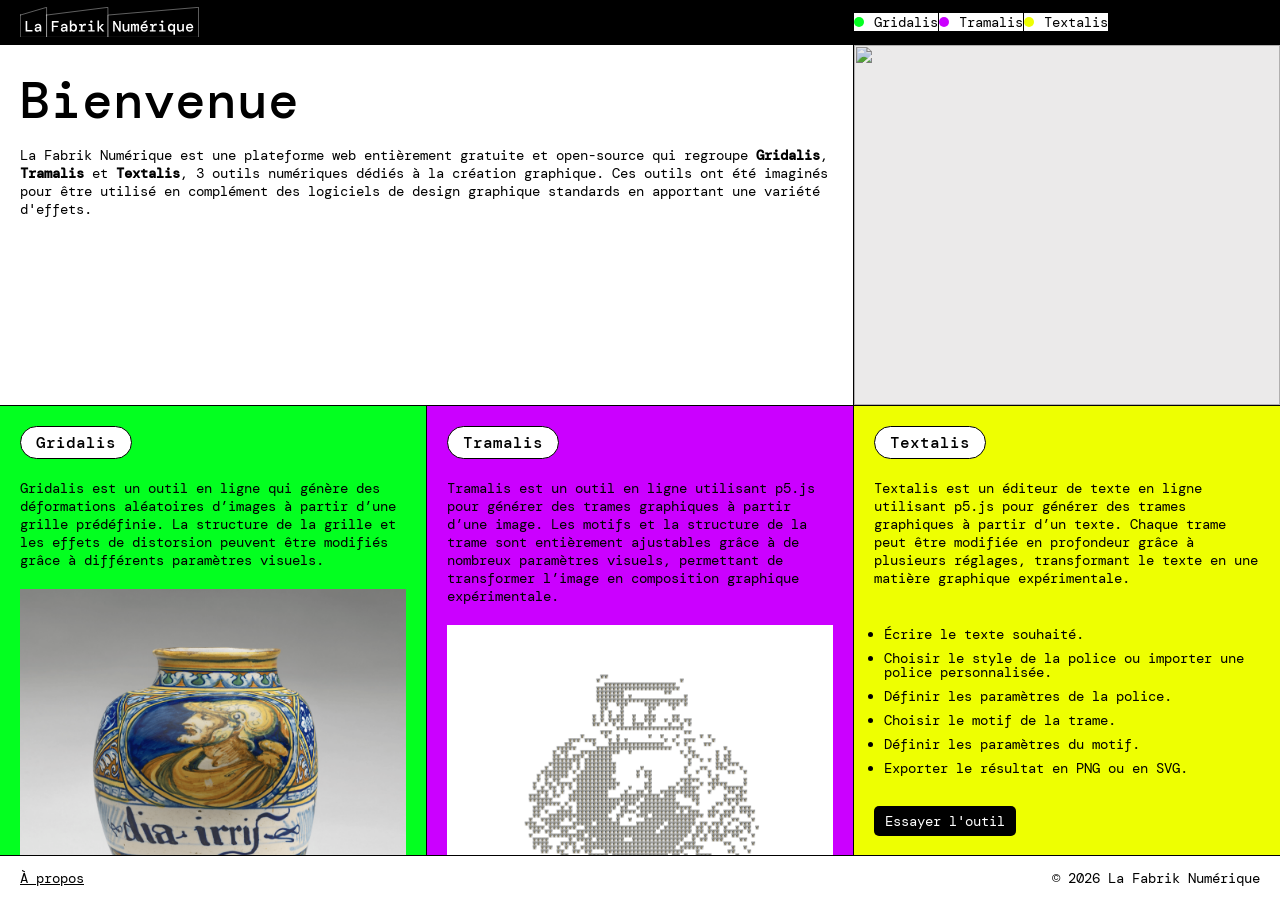
==== index.html @ 3b39503d "Add files via upload" ====
<!DOCTYPE html>
<html lang="fr">
<head>
  <meta charset="UTF-8" />
  <meta name="viewport" content="width=device-width, initial-scale=1.0"/>
  <title>La Fabrik Numérique</title>
  <link rel="icon" type="image/x-icon" href="img/Favicon-La-Fabrik-Numerique.svg">

  <link rel="stylesheet" href="reset.css">
    <link rel="stylesheet" href="styles.css">
    <link rel="preconnect" href="https://fonts.googleapis.com">
    <link rel="preconnect" href="https://fonts.gstatic.com" crossorigin>
    <link href="https://fonts.googleapis.com/css2?family=DM+Mono:ital,wght@0,300;0,400;0,500;1,300;1,400;1,500&display=swap" rel="stylesheet">

  <style>
    html, body {
      padding: 0;
      overflow: visible;
      width: 100%;
      height: 100%;
      background: white;
    }


    span {
        display: block;
        font-size: 14px;
    }

    

    a {
      text-decoration: none;
    }

    /* h3::before {
        content: '';
        display: inline-block;
        width: clamp(5px, 10px, 20px);
        height: clamp(5px, 10px, 20px);
        border-radius: 20px;
        border: 5px solid var(--black);
        background-color: transparent;
    } */

    #box1 {
        background-color: var(--green);
        border-top: 1px solid black;
    }

    #box2 {
        background-color: var(--purple);
        border: 1px solid black;
        border-bottom: none;
    }

    #box3 {
        background-color: var(--yellow);
        border-top: 1px solid black;
    }

    .box {
      /* width: 500px; */
      display: flex;
      flex-direction: column;
      gap: 20px;
      /* height: 100%; */
      overflow: scroll;
      /* position: absolute; */
      /* cursor: grab; */
      /* user-select: none; */
      z-index: 5;
      padding: 20px;
      /* box-shadow: 10px 5px 5px var(--green); */
      /* border-radius: 10px; */
      /* box-shadow: 0 10px 25px rgba(0,0,0,0.15); */
        

    }

    .img-container {
        width: 100%;
        display: flex;
        flex-direction: column;
        gap: 10px;
    }

    .img-container img {
    /* flex: 1; */  
    /* width: 0; */
    /* object-fit: cover; */
    } 

    /* .box:active   {
      cursor: grabbing;
      background-color: var(--dark-grey);
    } */

    #box-container {
        position: absolute;
        bottom: 5%;
        display: flex;
        flex-direction: row;
        /* gap: 20px; */
        width: 100%;
        height: 50vh;
    }


    #box-container > div {
    flex: 1;        /* 👉 même largeur */
    width: 0;       /* évite que le contenu casse l'équilibre */
    object-fit: cover; /* optionnel : évite déformation */
    }

    #homepage-informations {
        display: flex;
        flex-direction: row;
        /* gap: 20px;
        padding: 30px; */
        background-color: var(--white);
        height: 40vh;
    }

    #left-part {
        /* width: 50%; */
        flex: 2; 
    }

    #right-part {
        /* width: 30%; */
        flex: 1; 
        background-color: var(--grey);
        overflow: hidden;
        border-left: 1px solid black;
    }

     #right-part img {
        width: 100%;
        height: 100%;
        object-fit: cover;
        mix-blend-mode: multiply;
    }


  </style>
</head>

<body>

<header>
  <a href="index.html" class="logo">
    <svg viewBox="0 0 1970 339" version="1.1" xmlns="http://www.w3.org/2000/svg" xmlns:xlink="http://www.w3.org/1999/xlink" xml:space="preserve" xmlns:serif="http://www.serif.com/" style="fill-rule:evenodd;clip-rule:evenodd;stroke-linecap:round;stroke-miterlimit:1.5;">
          <g transform="matrix(1,0,0,1,-107.804105,-1451.975869)">
              <g transform="matrix(1,0,0,1,-780.661745,104.195165)">
                  <g transform="matrix(1,0,0,1,47.599738,0)">
                      <g transform="matrix(1.39383,0,0,0.135647,244.991637,1331.526086)">
                          <path d="M471.983,2109.515L471.983,1249.438L484.658,1249.438L484.658,1992.791L525.912,1992.791L525.912,2109.515L471.983,2109.515Z" style="fill:white;fill-rule:nonzero;"/>
                      </g>
                      <g transform="matrix(1.39383,0,0,0.135647,244.991637,1331.526086)">
                          <path d="M564.534,2124.26C559.831,2124.26 555.885,2115.864 552.696,2099.072C549.508,2082.28 547.116,2059.754 545.522,2031.494C543.928,2003.234 543.13,1972.313 543.13,1938.729C543.13,1878.933 545.263,1832.243 549.528,1798.659C553.792,1765.075 559.831,1748.283 567.643,1748.283L582.949,1748.283L582.949,1734.767C582.949,1643.026 578.803,1597.155 570.513,1597.155C567.085,1597.155 564.195,1604.732 561.844,1619.885C559.492,1635.039 557.918,1659.408 557.121,1692.992L544.446,1692.992C545.083,1629.101 547.774,1578.52 552.517,1541.25C557.26,1503.98 563.259,1485.345 570.513,1485.345C579.282,1485.345 585.659,1507.461 589.645,1551.694C593.631,1595.926 595.624,1656.951 595.624,1734.767L595.624,2109.515L584.862,2109.515L583.786,2019.822L582.949,2019.822C581.195,2048.491 579.003,2073.064 576.372,2093.543C573.741,2114.021 569.795,2124.26 564.534,2124.26ZM566.926,2014.907C572.107,2014.907 575.993,1998.729 578.584,1966.374C581.175,1934.019 582.59,1892.858 582.829,1842.891L568.958,1842.891C564.415,1842.891 561.206,1850.468 559.333,1865.622C557.459,1880.776 556.523,1901.868 556.523,1928.899C556.523,1955.93 557.459,1977.022 559.333,1992.176C561.206,2007.33 563.737,2014.907 566.926,2014.907Z" style="fill:white;fill-rule:nonzero;"/>
                      </g>
                  </g>
              </g>
              <g transform="matrix(1,0,0,1,-413.625984,104.195165)">
                  <g transform="matrix(1.39383,0,0,0.135647,-86.268862,1331.526086)">
                      <path d="M687.576,2109.515L687.576,1249.438L741.265,1249.438L741.265,1371.077L700.251,1371.077L700.251,1634.015L734.689,1634.015L734.689,1748.283L700.251,1748.283L700.251,2109.515L687.576,2109.515Z" style="fill:white;fill-rule:nonzero;"/>
                  </g>
                  <g transform="matrix(1.39383,0,0,0.135647,-86.268862,1331.526086)">
                      <path d="M779.768,2124.26C775.065,2124.26 771.119,2115.864 767.931,2099.072C764.742,2082.28 762.35,2059.754 760.756,2031.494C759.162,2003.234 758.365,1972.313 758.365,1938.729C758.365,1878.933 760.497,1832.243 764.762,1798.659C769.027,1765.075 775.065,1748.283 782.877,1748.283L798.183,1748.283L798.183,1734.767C798.183,1643.026 794.038,1597.155 785.747,1597.155C782.319,1597.155 779.43,1604.732 777.078,1619.885C774.726,1635.039 773.152,1659.408 772.355,1692.992L759.68,1692.992C760.318,1629.101 763.008,1578.52 767.751,1541.25C772.494,1503.98 778.493,1485.345 785.747,1485.345C794.516,1485.345 800.893,1507.461 804.879,1551.694C808.865,1595.926 810.858,1656.951 810.858,1734.767L810.858,2109.515L800.096,2109.515L799.02,2019.822L798.183,2019.822C796.429,2048.491 794.237,2073.064 791.606,2093.543C788.976,2114.021 785.03,2124.26 779.768,2124.26ZM782.16,2014.907C787.341,2014.907 791.228,1998.729 793.818,1966.374C796.409,1934.019 797.824,1892.858 798.063,1842.891L784.193,1842.891C779.649,1842.891 776.44,1850.468 774.567,1865.622C772.694,1880.776 771.757,1901.868 771.757,1928.899C771.757,1955.93 772.694,1977.022 774.567,1992.176C776.44,2007.33 778.971,2014.907 782.16,2014.907Z" style="fill:white;fill-rule:nonzero;"/>
                  </g>
                  <g transform="matrix(1.39383,0,0,0.135647,-86.268862,1331.526086)">
                      <path d="M860.123,2124.26C855.738,2124.26 852.051,2115.044 849.062,2096.614C846.073,2078.184 843.781,2052.586 842.186,2019.822L841.469,2019.822L840.393,2109.515L829.511,2109.515L829.511,1224.864L842.186,1224.864L842.186,1578.725C843.621,1554.151 845.893,1532.444 849.002,1513.604C852.111,1494.765 855.818,1485.345 860.123,1485.345C865.065,1485.345 869.489,1497.427 873.395,1521.591C877.301,1545.755 880.39,1581.592 882.662,1629.101C884.934,1676.61 886.07,1735.177 886.07,1804.802C886.07,1874.428 884.934,1932.995 882.662,1980.504C880.39,2028.013 877.301,2063.849 873.395,2088.013C869.489,2112.178 865.065,2124.26 860.123,2124.26ZM857.492,2000.163C862.036,2000.163 865.802,1983.985 868.792,1951.63C871.781,1919.274 873.276,1870.741 873.276,1806.031C873.276,1740.501 871.781,1691.354 868.792,1658.589C865.802,1625.824 862.036,1609.442 857.492,1609.442C852.948,1609.442 849.181,1625.619 846.192,1657.975C843.203,1690.33 841.708,1739.272 841.708,1804.802C841.708,1869.513 843.203,1918.251 846.192,1951.015C849.181,1983.78 852.948,2000.163 857.492,2000.163Z" style="fill:white;fill-rule:nonzero;"/>
                  </g>
                  <g transform="matrix(1.39383,0,0,0.135647,-86.268862,1331.526086)">
                      <path d="M901.974,2109.515L901.974,1996.477L916.442,1996.477L916.442,1653.674C916.442,1626.643 915.167,1613.128 912.616,1613.128L903.169,1613.128L903.169,1500.089L917.399,1500.089C920.667,1500.089 923.338,1509.714 925.41,1528.963C927.483,1548.212 928.519,1575.039 928.519,1609.442L928.519,1624.186L929.117,1624.186C929.994,1578.315 931.887,1543.707 934.797,1520.362C937.707,1497.017 941.951,1485.345 947.532,1485.345L956.739,1485.345L956.739,1622.957L943.825,1622.957C939.121,1622.957 935.494,1639.749 932.943,1673.333C930.393,1706.917 929.117,1747.054 929.117,1793.744L929.117,1996.477L947.532,1996.477L947.532,2109.515L901.974,2109.515Z" style="fill:white;fill-rule:nonzero;"/>
                  </g>
                  <g transform="matrix(1.39383,0,0,0.135647,-86.268862,1331.526086)">
                      <path d="M999.188,1406.709C996.398,1406.709 994.066,1397.494 992.193,1379.064C990.319,1360.634 989.383,1337.903 989.383,1310.872C989.383,1283.841 990.319,1261.315 992.193,1243.294C994.066,1225.274 996.398,1216.263 999.188,1216.263C1002.058,1216.263 1004.429,1225.274 1006.302,1243.294C1008.176,1261.315 1009.112,1283.841 1009.112,1310.872C1009.112,1337.903 1008.176,1360.634 1006.302,1379.064C1004.429,1397.494 1002.058,1406.709 999.188,1406.709ZM975.392,2109.515L975.392,1996.477L994.046,1996.477L994.046,1653.674C994.046,1626.643 992.771,1613.128 990.22,1613.128L977.066,1613.128L977.066,1500.089L992.492,1500.089C997.434,1500.089 1001.041,1511.761 1003.313,1535.106C1005.585,1558.451 1006.721,1595.517 1006.721,1646.302L1006.721,1996.477L1025.375,1996.477L1025.375,2109.515L975.392,2109.515Z" style="fill:white;fill-rule:nonzero;"/>
                  </g>
                  <g transform="matrix(1.39383,0,0,0.135647,-86.268862,1331.526086)">
                      <path d="M1047.974,2109.515L1047.974,1224.864L1060.649,1224.864L1060.649,1755.655L1083.368,1500.089L1099.272,1500.089L1074.52,1770.399L1074.52,1780.229L1102.5,2109.515L1087.075,2109.515L1060.649,1796.201L1060.649,2109.515L1047.974,2109.515Z" style="fill:white;fill-rule:nonzero;"/>
                  </g>
              </g>
              <g transform="matrix(1,0,0,1,-135.558071,104.195165)">
                  <g transform="matrix(1.39383,0,0,0.135647,-383.894846,1331.526086)">
                      <path d="M1185.844,2109.515L1185.844,1249.438L1198.279,1249.438L1233.315,1879.752L1233.315,1249.438L1245.392,1249.438L1245.392,2109.515L1232.956,2109.515L1197.921,1479.201L1197.921,2109.515L1185.844,2109.515Z" style="fill:white;fill-rule:nonzero;"/>
                  </g>
                  <g transform="matrix(1.39383,0,0,0.135647,-383.894846,1331.526086)">
                      <path d="M1282.101,2124.26C1274.927,2124.26 1269.486,2101.529 1265.779,2056.068C1262.072,2010.606 1260.219,1944.462 1260.219,1857.636L1260.219,1500.089L1272.894,1500.089L1272.894,1841.663C1272.894,1891.629 1273.95,1930.742 1276.063,1959.002C1278.175,1987.261 1281.424,2001.391 1285.808,2001.391C1290.192,2001.391 1293.859,1986.238 1296.809,1955.93C1299.758,1925.623 1301.233,1881.8 1301.233,1824.461L1301.233,1500.089L1313.908,1500.089L1313.908,2109.515L1302.907,2109.515L1301.831,2018.593L1301.233,2018.593C1299.639,2048.081 1297.168,2073.064 1293.82,2093.543C1290.471,2114.021 1286.565,2124.26 1282.101,2124.26Z" style="fill:white;fill-rule:nonzero;"/>
                  </g>
                  <g transform="matrix(1.39383,0,0,0.135647,-383.894846,1331.526086)">
                      <path d="M1326.224,2109.515L1326.224,1500.089L1336.747,1500.089L1337.823,1571.353L1338.421,1571.353C1339.457,1545.96 1341.052,1525.277 1343.204,1509.304C1345.356,1493.331 1347.907,1485.345 1350.857,1485.345C1353.726,1485.345 1356.237,1492.717 1358.39,1507.461C1360.542,1522.205 1362.136,1543.502 1363.173,1571.353L1363.651,1571.353C1364.687,1546.779 1366.322,1526.301 1368.554,1509.918C1370.786,1493.536 1373.536,1485.345 1376.804,1485.345C1381.189,1485.345 1384.517,1500.089 1386.789,1529.577C1389.061,1559.066 1390.197,1600.431 1390.197,1653.674L1390.197,2109.515L1378,2109.515L1378,1679.477C1378,1654.903 1377.502,1635.449 1376.505,1621.114C1375.509,1606.78 1373.935,1599.612 1371.782,1599.612C1369.63,1599.612 1367.856,1608.213 1366.461,1625.415C1365.066,1642.616 1364.369,1666.78 1364.369,1697.907L1364.369,2109.515L1352.052,2109.515L1352.052,1679.477C1352.052,1654.903 1351.574,1635.449 1350.617,1621.114C1349.661,1606.78 1348.106,1599.612 1345.954,1599.612C1343.802,1599.612 1342.008,1608.213 1340.573,1625.415C1339.138,1642.616 1338.421,1666.78 1338.421,1697.907L1338.421,2109.515L1326.224,2109.515Z" style="fill:white;fill-rule:nonzero;"/>
                  </g>
                  <g transform="matrix(1.39383,0,0,0.135647,-383.894846,1331.526086)">
                      <path d="M1431.569,2124.26C1425.83,2124.26 1420.768,2110.949 1416.383,2084.327C1411.999,2057.706 1408.571,2020.641 1406.1,1973.132C1403.629,1925.623 1402.393,1870.332 1402.393,1807.26C1402.393,1743.368 1403.609,1687.258 1406.04,1638.93C1408.472,1590.602 1411.899,1552.922 1416.324,1525.891C1420.748,1498.86 1425.87,1485.345 1431.689,1485.345C1437.429,1485.345 1442.371,1498.656 1446.516,1525.277C1450.662,1551.898 1453.87,1587.325 1456.142,1631.558C1458.414,1675.791 1459.55,1724.528 1459.55,1777.771L1459.55,1804.188C1459.55,1813.608 1459.51,1824.052 1459.43,1835.519L1414.829,1835.519C1415.228,1892.039 1417.021,1934.838 1420.21,1963.917C1423.399,1992.995 1427.145,2007.535 1431.45,2007.535C1435.197,2007.535 1438.166,1999.548 1440.358,1983.575C1442.55,1967.603 1444.165,1945.691 1445.201,1917.841L1457.995,1917.841C1456.561,1975.999 1453.571,2024.941 1449.027,2064.668C1444.484,2104.396 1438.664,2124.26 1431.569,2124.26ZM1431.569,1598.384C1427.663,1598.384 1424.196,1610.466 1421.166,1634.63C1418.137,1658.794 1416.184,1692.583 1415.307,1735.996L1446.875,1735.996C1446.556,1695.04 1445.002,1661.865 1442.212,1636.473C1439.422,1611.08 1435.874,1598.384 1431.569,1598.384ZM1424.395,1453.399L1424.395,1342.818L1450.462,1203.977L1450.462,1325.616L1424.395,1453.399Z" style="fill:white;fill-rule:nonzero;"/>
                  </g>
                  <g transform="matrix(1.39383,0,0,0.135647,-383.894846,1331.526086)">
                      <path d="M1475.932,2109.515L1475.932,1996.477L1490.4,1996.477L1490.4,1653.674C1490.4,1626.643 1489.125,1613.128 1486.574,1613.128L1477.127,1613.128L1477.127,1500.089L1491.357,1500.089C1494.625,1500.089 1497.296,1509.714 1499.368,1528.963C1501.441,1548.212 1502.477,1575.039 1502.477,1609.442L1502.477,1624.186L1503.075,1624.186C1503.952,1578.315 1505.845,1543.707 1508.755,1520.362C1511.665,1497.017 1515.909,1485.345 1521.49,1485.345L1530.697,1485.345L1530.697,1622.957L1517.783,1622.957C1513.079,1622.957 1509.452,1639.749 1506.901,1673.333C1504.351,1706.917 1503.075,1747.054 1503.075,1793.744L1503.075,1996.477L1521.49,1996.477L1521.49,2109.515L1475.932,2109.515Z" style="fill:white;fill-rule:nonzero;"/>
                  </g>
                  <g transform="matrix(1.39383,0,0,0.135647,-383.894846,1331.526086)">
                      <path d="M1573.146,1406.709C1570.356,1406.709 1568.024,1397.494 1566.151,1379.064C1564.277,1360.634 1563.341,1337.903 1563.341,1310.872C1563.341,1283.841 1564.277,1261.315 1566.151,1243.294C1568.024,1225.274 1570.356,1216.263 1573.146,1216.263C1576.016,1216.263 1578.387,1225.274 1580.26,1243.294C1582.134,1261.315 1583.07,1283.841 1583.07,1310.872C1583.07,1337.903 1582.134,1360.634 1580.26,1379.064C1578.387,1397.494 1576.016,1406.709 1573.146,1406.709ZM1549.35,2109.515L1549.35,1996.477L1568.004,1996.477L1568.004,1653.674C1568.004,1626.643 1566.729,1613.128 1564.178,1613.128L1551.024,1613.128L1551.024,1500.089L1566.45,1500.089C1571.392,1500.089 1574.999,1511.761 1577.271,1535.106C1579.543,1558.451 1580.679,1595.517 1580.679,1646.302L1580.679,1996.477L1599.333,1996.477L1599.333,2109.515L1549.35,2109.515Z" style="fill:white;fill-rule:nonzero;"/>
                  </g>
                  <g transform="matrix(1.39383,0,0,0.135647,-383.894846,1331.526086)">
                      <path d="M1661.87,2379.825L1661.87,2030.88C1660.355,2056.272 1658.203,2078.184 1655.413,2096.614C1652.623,2115.044 1648.916,2124.26 1644.293,2124.26C1639.43,2124.26 1634.986,2112.178 1630.96,2088.013C1626.934,2063.849 1623.746,2028.013 1621.394,1980.504C1619.042,1932.995 1617.867,1874.428 1617.867,1804.802C1617.867,1734.358 1619.042,1675.586 1621.394,1628.486C1623.746,1581.387 1626.875,1545.755 1630.781,1521.591C1634.687,1497.427 1638.912,1485.345 1643.456,1485.345C1648.159,1485.345 1651.985,1494.56 1654.935,1512.99C1657.884,1531.42 1660.196,1556.199 1661.87,1587.325L1662.588,1587.325L1663.664,1500.089L1674.545,1500.089L1674.545,2379.825L1661.87,2379.825ZM1646.565,2000.163C1651.108,2000.163 1654.875,1983.78 1657.864,1951.015C1660.854,1918.251 1662.348,1869.513 1662.348,1804.802C1662.348,1739.272 1660.854,1690.33 1657.864,1657.975C1654.875,1625.619 1651.108,1609.442 1646.565,1609.442C1642.021,1609.442 1638.254,1625.415 1635.265,1657.36C1632.275,1689.306 1630.781,1738.044 1630.781,1803.573C1630.781,1869.103 1632.275,1918.251 1635.265,1951.015C1638.254,1983.78 1642.021,2000.163 1646.565,2000.163Z" style="fill:white;fill-rule:nonzero;"/>
                  </g>
                  <g transform="matrix(1.39383,0,0,0.135647,-383.894846,1331.526086)">
                      <path d="M1712.57,2124.26C1705.395,2124.26 1699.955,2101.529 1696.248,2056.068C1692.541,2010.606 1690.688,1944.462 1690.688,1857.636L1690.688,1500.089L1703.362,1500.089L1703.362,1841.663C1703.362,1891.629 1704.419,1930.742 1706.531,1959.002C1708.644,1987.261 1711.892,2001.391 1716.277,2001.391C1720.661,2001.391 1724.328,1986.238 1727.277,1955.93C1730.227,1925.623 1731.702,1881.8 1731.702,1824.461L1731.702,1500.089L1744.377,1500.089L1744.377,2109.515L1733.376,2109.515L1732.3,2018.593L1731.702,2018.593C1730.107,2048.081 1727.636,2073.064 1724.288,2093.543C1720.94,2114.021 1717.034,2124.26 1712.57,2124.26Z" style="fill:white;fill-rule:nonzero;"/>
                  </g>
                  <g transform="matrix(1.39383,0,0,0.135647,-383.894846,1331.526086)">
                      <path d="M1790.293,2124.26C1784.554,2124.26 1779.492,2110.949 1775.107,2084.327C1770.723,2057.706 1767.295,2020.641 1764.824,1973.132C1762.353,1925.623 1761.117,1870.332 1761.117,1807.26C1761.117,1743.368 1762.333,1687.258 1764.764,1638.93C1767.195,1590.602 1770.623,1552.922 1775.047,1525.891C1779.472,1498.86 1784.593,1485.345 1790.413,1485.345C1796.152,1485.345 1801.095,1498.656 1805.24,1525.277C1809.385,1551.898 1812.594,1587.325 1814.866,1631.558C1817.138,1675.791 1818.274,1724.528 1818.274,1777.771L1818.274,1804.188C1818.274,1813.608 1818.234,1824.052 1818.154,1835.519L1773.553,1835.519C1773.951,1892.039 1775.745,1934.838 1778.934,1963.917C1782.122,1992.995 1785.869,2007.535 1790.174,2007.535C1793.92,2007.535 1796.89,1999.548 1799.082,1983.575C1801.274,1967.603 1802.888,1945.691 1803.925,1917.841L1816.719,1917.841C1815.284,1975.999 1812.295,2024.941 1807.751,2064.668C1803.207,2104.396 1797.388,2124.26 1790.293,2124.26ZM1790.293,1598.384C1786.387,1598.384 1782.919,1610.466 1779.89,1634.63C1776.861,1658.794 1774.908,1692.583 1774.031,1735.996L1805.599,1735.996C1805.28,1695.04 1803.725,1661.865 1800.935,1636.473C1798.145,1611.08 1794.598,1598.384 1790.293,1598.384Z" style="fill:white;fill-rule:nonzero;"/>
                  </g>
              </g>
              <g transform="matrix(1,0,0,1,24.664698,461.678645)">
                  <path d="M86.895,1079.023L86.895,1324.693L375.571,1324.693L375.571,994.053L86.895,1079.023Z" style="fill:none;stroke:white;stroke-width:4.17px;"/>
              </g>
              <g transform="matrix(1,0,0,1,-157.333333,461.678645)">
                  <path d="M557.569,1079.023L557.569,1324.693L1232.908,1324.693L1232.908,994.053L557.569,1079.023Z" style="fill:none;stroke:white;stroke-width:4.17px;"/>
              </g>
              <g transform="matrix(1,0,0,1,-157.333333,461.678645)">
                  <path d="M1232.908,1324.693L1232.908,1079.023L2230.538,994.053L2230.538,1324.693L1232.908,1324.693Z" style="fill:none;stroke:white;stroke-width:4.17px;"/>
              </g>
          </g>
    </svg>
  </a>
  <div id="navigation">
  <div class="divider"></div>
    <a href="Gridalis.html">Gridalis</a>
  <div class="divider"></div>
    <a href="Tramalis.html">Tramalis</a>
  <div class="divider"></div>
    <a href="Textalis.html">Textalis</a>
  </div>
</header>

    <div id="homepage-informations">
        <div id="left-part">
            <div class="inner">
                <h1>Bienvenue</h1>
                <p>La Fabrik Numérique est une plateforme web entièrement gratuite et open-source qui regroupe <strong>Gridalis</strong>, <strong>Tramalis</strong> et <strong>Textalis</strong>, 3 outils numériques dédiés à la création graphique. Ces outils ont été imaginés pour être utilisé en complément des logiciels de design graphique standards en apportant une variété d'effets.</p>            
              </div>
        </div>
        <div id="right-part">
            <img src="img/Video-Presentation-La-Fabrik-Numerique.gif" alt="">
        </div>
    </div>


    <div id="box-container">
  <div class="box" id="box1">
    <a href="Gridalis.html">
      <h3>Gridalis</h3>
    </a>
    <p>Gridalis est un outil en ligne qui génère des déformations aléatoires d’images à partir d’une grille prédéfinie. La structure de la grille et les effets de distorsion peuvent être modifiés grâce à différents paramètres visuels.</p>
    <div class="img-container">
        <img src="img/Image-presentation-gridalis.png" alt="">
    </div>
    <ul>
      <li>Importer un image pour commencer à créer [.jpg, .png, ou .tiff].</li>
      <li>Définir les paramètres de la grille.</li>
      <li>Fusionner les cellules souhaitées.</li>
      <li>Définir la force de la déformation.</li>
      <li>Appliquer la déformation aléatoire de la grille.</li>
      <li>Exporter le résultat en PNG.</li>

    </ul>
    <a href="Gridalis.html">
        <button class="btn btn1">Essayer l'outil</button>
    </a>
</div>
  <div class="box" id="box2">
    <a href="Tramalis.html">
      <h3>Tramalis</h3>
    </a>
    <p>Tramalis est un outil en ligne utilisant p5.js pour générer des trames graphiques à partir d’une image. Les motifs et la structure de la trame sont entièrement ajustables grâce à de nombreux paramètres visuels, permettant de transformer l’image en composition graphique expérimentale.</p>
    <div class="img-container">
        <img src="img/Image-presentation-tramalis.png" alt="">
    </div>
    <ul>
      <li>Importer un image pour commencer à créer [.jpg, .png, ou .tiff].</li>
      <li>Choisir le motif de la trame.</li>
      <li>Définir les paramètres du motif.</li>
      <li>Exporter le résultat en PNG.</li>
    </ul>
    <a href="Tramalis.html">
        <button class="btn btn1">Essayer l'outil</button>
    </a>
  </div>
  <div class="box" id="box3">
    <a href="Textalis.html">
      <h3>Textalis</h3>
    </a>
    <p>Textalis est un éditeur de texte en ligne utilisant p5.js pour générer des trames graphiques à partir d’un texte. Chaque trame peut être modifiée en profondeur grâce à plusieurs réglages, transformant le texte en une matière graphique expérimentale.</p>
    <div class="img-container">
        <img src="img/Image-presentation-textalis.png" alt="">
    </div>
    <ul>
      <li>Écrire le texte souhaité.</li>  
      <li>Choisir le style de la police ou importer une police personnalisée.</li>
      <li>Définir les paramètres de la police.</li>
      <li>Choisir le motif de la trame.</li>
      <li>Définir les paramètres du motif.</li>
      <li>Exporter le résultat en PNG ou en SVG.</li>
    </ul>
    <a href="Textalis.html">
        <button class="btn btn1">Essayer l'outil</button>
    </a>
  </div>
  </div>

  <footer>
    <a href="about.html">À propos</a>
    <p>© 2026 La Fabrik Numérique</p>
  </footer>

  <!-- <script>
    const boxes = document.querySelectorAll(".box");

    let zIndexCounter = 1;

    boxes.forEach(box => {
    box.addEventListener("mousedown", () => {
        zIndexCounter++;
        box.style.zIndex = zIndexCounter; // 👉 toujours au-dessus des autres
    });
    });

    function randomPosition(el) {
  const padding = 0; // 👉 important pour collage parfait

  const x = Math.random() * (window.innerWidth - el.offsetWidth);

  // 👉 forcer exactement le bas du viewport
  const y = window.innerHeight - el.getBoundingClientRect().height;

  el.style.left = x + "px";
  el.style.top = y + "px";
}

    boxes.forEach(box => {
      randomPosition(box);

      let offsetX, offsetY, isDragging = false;

      box.addEventListener("mousedown", (e) => {
        isDragging = true;
        offsetX = e.clientX - box.offsetLeft;
        offsetY = e.clientY - box.offsetTop;
      });

      document.addEventListener("mousemove", (e) => {
        if (!isDragging) return;

        let x = e.clientX - offsetX;
        let y = e.clientY - offsetY;

        // limites écran
        x = Math.max(0, Math.min(window.innerWidth - box.offsetWidth, x));
        y = Math.max(0, Math.min(window.innerHeight - box.offsetHeight, y));

        box.style.left = x + "px";
        box.style.top = y + "px";
      });

      document.addEventListener("mouseup", () => {
        isDragging = false;
      });

      // support tactile
      box.addEventListener("touchstart", (e) => {
        isDragging = true;
        const touch = e.touches[0];
        offsetX = touch.clientX - box.offsetLeft;
        offsetY = touch.clientY - box.offsetTop;
      });

      document.addEventListener("touchmove", (e) => {
        if (!isDragging) return;

        const touch = e.touches[0];
        let x = touch.clientX - offsetX;
        let y = touch.clientY - offsetY;

        x = Math.max(0, Math.min(window.innerWidth - box.offsetWidth, x));
        y = Math.max(0, Math.min(window.innerHeight - box.offsetHeight, y));

        box.style.left = x + "px";
        box.style.top = y + "px";
      });

      document.addEventListener("touchend", () => {
        isDragging = false;
      });
    });

    window.addEventListener("resize", () => {
      boxes.forEach(randomPosition);
    });


    
  </script> -->

</body>
</html>
---- styles.css ----
:root
{
  --grey : #EBEAEA;
  --dark-grey : #cccccc;
  --black: #000000;
  --white: #ffffff;
  --yellow: #EEFF01;
  --green: #03FF20;
  --purple: #CB00FF;

  --very-small-radius : 3px;
  --small-radius: 5px;
  --medium-radius: 10px;
  --large-radius: 20px;

  --transition: 0.3s ease;
}

.dm-mono-light {
  font-family: "DM Mono", monospace;
  font-weight: 300;
  font-style: normal;
}

.dm-mono-regular {
  font-family: "DM Mono", monospace;
  font-weight: 400;
  font-style: normal;
}

.dm-mono-medium {
  font-family: "DM Mono", monospace;
  font-weight: 500;
  font-style: normal;
}

.dm-mono-light-italic {
  font-family: "DM Mono", monospace;
  font-weight: 300;
  font-style: italic;
}

.dm-mono-regular-italic {
  font-family: "DM Mono", monospace;
  font-weight: 400;
  font-style: italic;
}

.dm-mono-medium-italic {
  font-family: "DM Mono", monospace;
  font-weight: 500;
  font-style: italic;
}

body{
    font-family: "DM Mono";
    height: 100vh;
    width: 100vw;
    overflow: hidden;
}

h1 {
    margin-top: 10px;
    margin-bottom: 20px;
    position: relative;
    font-family: "DM Mono", monospace;
    font-weight: 500;
    font-size: clamp(2rem, 4vw, 4rem);
    z-index: 10;
}

h2 {
    font-family: "DM Mono";
    font-size: clamp(16px, 1.2vw, 20px);
    line-height: normal;
    margin-bottom: 10px;
}

h3 {
        font-family: "DM Mono", monospace;
        font-weight: 500;
        font-size: clamp(16px, 1.2vw, 20px);
        /* font-size: clamp(1rem, 2.5vw, 2rem); */
        display: flex;
        flex-direction: row;
        align-items: center;
        justify-content: flex-start;
        gap: 15px;
        border: 1px solid black;
        width: fit-content;
        padding: 5px 15px;
        border-radius: 50px;
        background-color: var(--white);
        color: var(--black);
    }

    h3:hover {
      background-color: var(--grey);
    }

p{
    font-family: "DM Mono";
    font-size: clamp(12px, 1.1vw, 20px);
    line-height: normal;
}

    ul {
      padding-left: 10px;
    }

    li {
      font-size: clamp(12px, 1.1vw, 20px);
      list-style-type: disc;
      margin-bottom: 10px;
    }

a{
    font-family: "DM Mono";
    font-size: clamp(12px, 1.1vw, 20px);
    line-height: normal;
}

header {
    display: flex;
    flex-direction: row;
    align-items: center;
    justify-content: space-between;
    background-color: var(--black);
    height: 5%;
    /* padding: 0 0 0 30px; */
    border-bottom: 1px solid var(--black);
}

#navigation {
    display: flex;
    flex-direction: row;
    align-items: center;
    /* gap: 30px; */
    font-size: 14px;
    height: 100%;
    width: 100%;
    flex: 1;
    
}

#navigation > a {
    display: flex;
    flex-direction: row;
    align-items: center;
    justify-content: center;
    color: var(--black);
    gap: 10px;
    width: stretch;
    /* width: 150px; */
    height: stretch;
    text-decoration: none;
    background-color: var(--white);
}

#navigation > a:hover {
    background-color: var(--grey);
}

#navigation > a:nth-child(2)::before{
       content: '';
       display: inline-block;
       width: 10px;
       height: 10px;
       border-radius: 20px;
       background-color: var(--green);
}

#navigation > a:nth-child(4)::before{
       content: '';
       display: inline-block;
       width: 10px;
       height: 10px;
       border-radius: 20px;
       background-color: var(--purple);
}

#navigation > a:nth-child(6)::before{
       content: '';
       display: inline-block;
       width: 10px;
       height: 10px;
       border-radius: 20px;
       background-color: var(--yellow);
}

#navigation > .divider {
    height: 100%;
    width: 1px;
    background-color: var(--black);
}

.logo {
    color: white;
    flex: 2;
    text-decoration: none;
}

.workspace {
    display: flex;
    flex-direction: row;
    width: 100%;
    height: 95%;
}

.sidebar {
    position: relative;
    border-right: 1px solid var(--black);
    background-color: var(--white);
    width: 25%;
    overflow: scroll;
}

.sidebar > div {
    padding: 30px;
}

.canvas-area {
    position: relative;
    display: flex;
    /* flex: 1; */
    flex-direction: column;
    align-items: center;
    justify-content: center;
    background-color: var(--grey);
    width: 75%;
    padding: 75px;
}

.divider {
    height: 1px;
    background-color: black;
    padding: 0px!important;
}

.statusbar {
    position: absolute;
    background-color: white;
    color: black;
    border-top: 1px solid black;
    border-left: 1px solid black;
    bottom: 0;
    right: 0;
    padding: 5px;
    font-size: 10px;
    border-radius: var(--small-radius) 0 0 0;
}



input {
    -webkit-appearance: none;  /* Override default CSS styles */
    appearance: none;
    width: 100%; /* Full-width */
    height: 1px; /* Specified height */
    background: var(--black); /* Grey background */
    outline: none; /* Remove outline */
    opacity: 1; /* Set transparency (for mouse-over effects on hover) */
    /* border-radius: 100px; */
    /* border: 1px solid black; */
    border-radius: var(--very-small-radius);
}

input::-webkit-slider-thumb {
  -webkit-appearance: none; /* Override default look */
  appearance: none;
  width: 20px; /* Set a specific slider handle width */
  height: 10px; /* Slider handle height */
  background: var(--black); /* Green background */
  border-radius: var(--very-small-radius);
}

.section-label {
    display: flex;
    flex-direction: row;
    align-items: center;
    gap: 10px;
    font-size: 16px;
    font-weight: 600;
    margin-bottom: 30px;
    /* -webkit-text-stroke: 10px greenyellow; */
    paint-order: stroke fill;
}

.section-label::before{
       content: '';
       display: inline-block;
       width: 10px;
       height: 10px;
       border-radius: 20px;
       background-color: var(--primary-color);
    }

.slider-group, .button-group  {
    display: flex;
    flex-direction: column;
    gap: 20px;
}

.slider-row {
    display: flex;
    flex-direction: column;
    gap: 5px;
}

.button-group {
    display: flex;
    flex-direction: column;
    gap: 15px;
    font-size: 12px;
}

.button-group > div {
    display: flex;
    flex-direction: column;
    gap: 15px;
}

.merge-counter {
    margin-top: 20px;
    background-color: var(--primary-color);
    width: fit-content;
    font-size: 12px;
}

#gridWrapper{
    position: relative;
    border: 1px solid black;
    overflow: hidden;
    flex-shrink: 0;
    background-color: var(--white);
    border-radius: var(--medium-radius);
}

#dropZone {
    position: absolute;
    top: 50%;
    left: 50%;
    transform: translate(-50%, -50%);
    z-index: 5;
}

.drop-title {
    text-align: center;
}

#fileInput, #statusMode {
    display: none;
}



#gridCanvas {
    display: block;
    cursor: crosshair;
}

/* .header-actions {
    display: flex;
    flex-direction: column;
    align-items: flex-end;
    gap: 5px;
    position: absolute;
    top: 15px;
    right: 15px;
}

.header-actions > button {
    position: relative;
    height: fit-content;
    width: fit-content;
    background-color: white;
    
}

.header-actions > button::before, .header-actions > button::after {
    content: "";
    position: absolute;
    inset: 0;
    background-repeat: no-repeat;
}

#newImageBtn, #exportBtn, #codeBtn {
    display: flex;
    flex-direction: column;
    gap: 5px;
    align-items: center;
    justify-content: center;
}

#newImageBtn > svg, #exportBtn > svg, #codeBtn > svg {
    width: 30px;
} */

/* .header-actions > button::before {
    background-image: linear-gradient(
      to bottom right,
      transparent calc(50% - 0.5px),
      black 50%,
      transparent calc(50% + 0.5px)
    );
  }

.header-actions > button::after {
    background-image: linear-gradient(
      to bottom left,
      transparent calc(50% - 0.5px),
      black 50%,
      transparent calc(50% + 0.5px)
    );
  } */

.slider-data {
    display: flex;
    flex-direction: row;
    align-items: center;
    gap: 10px;
}



.slider-data > .slider-val {
    width: 40px;
    height: 25px;
    background-color: white;
    border: 1px solid black;
    display: flex;
    align-items: center;
    justify-content: center;
    border-radius: var(--small-radius);
    font-size: 14px;
}

.slider-label {
    font-size: 14px;
}


#btn-formats {
    display: flex;
    flex-direction: row;
    justify-content: space-between;
    width: 100%;
    gap: 15px;
}

#btn-formats > p {
    font-weight: 500;
}

#btn-formats > div > span:nth-child(1) {
    text-decoration: underline;
}

#dropInner {
    display: flex;
    flex-direction: column;
    align-items: center;
    justify-content: center;
    gap: 5px;
}

.drop-sub {
    font-size: 12px;
}

#p5-container {
    position: relative;
    height: 100%;
    width: 100%;
    /* border: 1px solid; */
}

.p5Canvas {
    position: absolute;
    top: 50%;
    left: 50%;
    transform: translate(-50%, -50%);
    min-height: 100%;
    max-height: 100%;
    max-width: 100%;
    width: auto !important;
}

select {
    font-family: "DM Mono", monospace;
    width: 100%;
    background-color: var(--white);
    border: 1px solid black;
    border-radius: var(--very-small-radius);
    padding: 5px;
}

select:hover {
    background-color: var(--grey);
}

textarea {
    background-color: var(--white);
    width: 100%;    
    max-width: 100%;
    border: 1px solid black;
    border-radius: var(--very-small-radius);
}

#import-informations {
    position: absolute;
    display: flex;
    flex-direction: column;
    align-items: center;
    justify-content: center;
    gap: 10px;
    width: 100%;
    height: 100%;
    z-index: 20;
    background-color: var(--grey);
}

#import-informations p {
    background-color: var(--white);
}

#import-informations > p:nth-child(2) {
    font-size: 12px;
}

/* BUTTONS */

.btn1 {
    border: none;
    background-color: var(--black);
    color: var(--white);
    border: 1px solid transparent;
}

.btn1:hover {
    background-color: var(--primary-color);
    color: var(--black);
    border: 1px solid var(--black);
}

.btn2 {
    border: none;
    background-color: var(--grey);
}

.btn2:hover {
    background-color: var(--dark-grey);
}

.btn3 {
    border: 1px solid black;
    background-color: var(--white);
    color: var(--black);
    border: 1px solid var(--black);
}

.btn3:hover {
    background-color: var(--grey);
    color: var(--black);
}

button {
    font-family: "DM Mono", monospace;;
    font-size: 14px;
    padding: 5px 10px;
    width: stretch;
    border-radius: 5px;
    text-align: center;
    transition: var(--transition);
    cursor: pointer;
}

.inner {
        padding: 20px;
}

.logo {
  display: flex;
  align-items: center;
  height: 100%;
}

svg {
  height: 70%;
  padding-left: 20px;
  width: auto;
}

footer {
  height: 5%;
  background-color: white;
  position: absolute;
  bottom: 0;
  display: flex;
  flex-direction: row;
  width: 100%;
  color: black;
  justify-content: space-between;
  align-items: center;
  padding-left: 20px;
  padding-right: 20px;
  border-top: 1px solid black;
}

footer > a {
  color: black;
  text-decoration: underline;
}
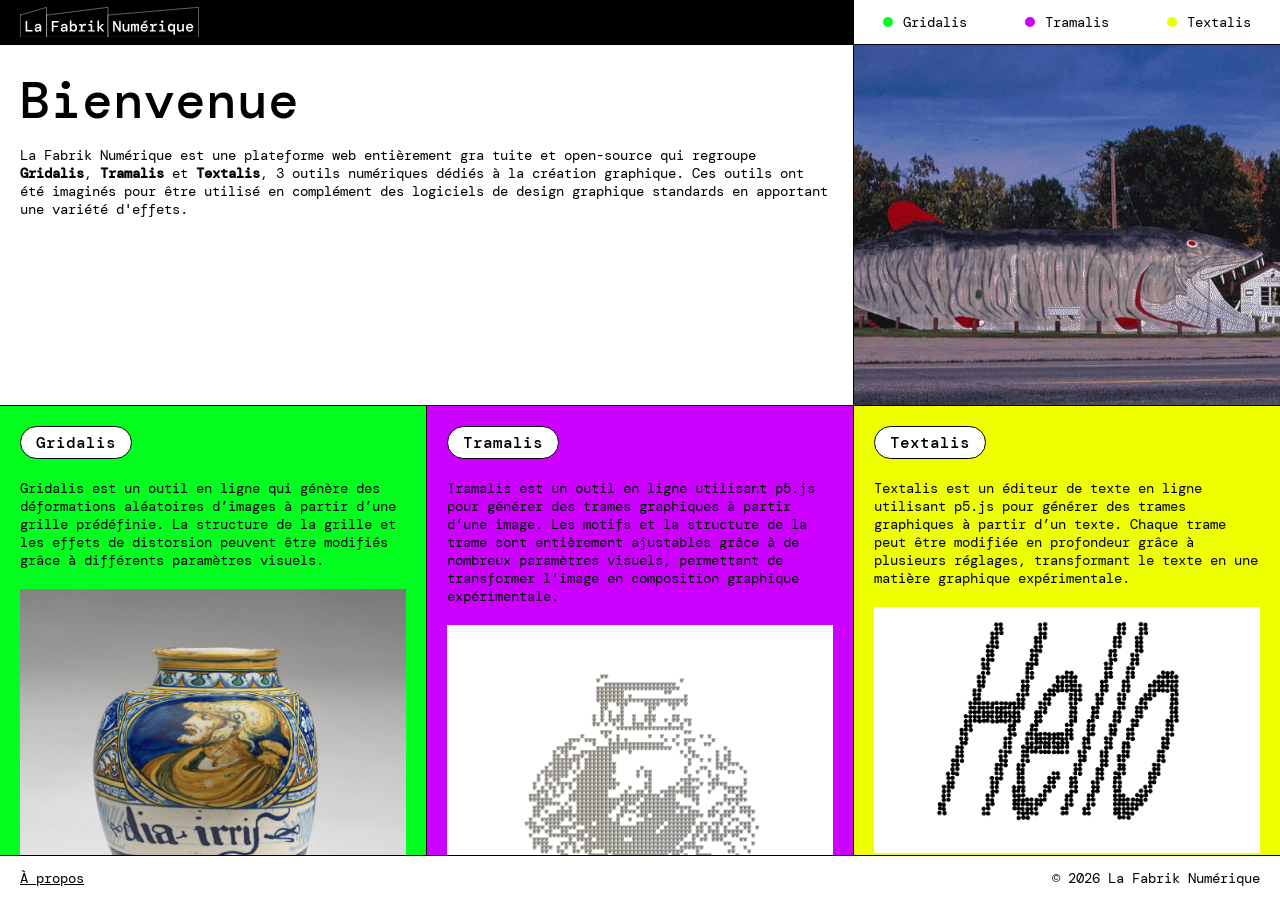
==== commit 88f7309f: "Add files via upload" ====
--- a/index.html
+++ b/index.html
@@ -130,7 +130,7 @@
     #right-part {
         /* width: 30%; */
         flex: 1; 
-        background-color: var(--grey);
+        background-color: var(--white);
         overflow: hidden;
         border-left: 1px solid black;
     }
@@ -139,7 +139,7 @@
         width: 100%;
         height: 100%;
         object-fit: cover;
-        mix-blend-mode: multiply;
+        /* mix-blend-mode: multiply; */
     }
 
 
@@ -237,11 +237,12 @@
         <div id="left-part">
             <div class="inner">
                 <h1>Bienvenue</h1>
-                <p>La Fabrik Numérique est une plateforme web entièrement gratuite et open-source qui regroupe <strong>Gridalis</strong>, <strong>Tramalis</strong> et <strong>Textalis</strong>, 3 outils numériques dédiés à la création graphique. Ces outils ont été imaginés pour être utilisé en complément des logiciels de design graphique standards en apportant une variété d'effets.</p>            
+                <p>La Fabrik Numérique est une plateforme web entièrement gra tuite et open-source qui regroupe <strong>Gridalis</strong>, <strong>Tramalis</strong> et <strong>Textalis</strong>, 3 outils numériques dédiés à la création graphique. Ces outils ont été imaginés pour être utilisé en complément des logiciels de design graphique standards en apportant une variété d'effets.</p>            
               </div>
         </div>
         <div id="right-part">
-            <img src="img/Video-Presentation-La-Fabrik-Numerique.gif" alt="">
+          <!-- <video src="img/Video-Presentation-La-Fabrik-Numerique.mp4"></video> -->
+            <img src="img/Video-Presentation-La-Fabrik-Numerique.gif">
         </div>
     </div>
 
@@ -279,8 +280,8 @@
     <ul>
       <li>Importer un image pour commencer à créer [.jpg, .png, ou .tiff].</li>
       <li>Choisir le motif de la trame.</li>
-      <li>Définir les paramètres du motif.</li>
-      <li>Exporter le résultat en PNG.</li>
+      <li>Définir les paramètres du motif.</li> 
+      <li>Exporter le résultat en PNG ou en SVG.</li>
     </ul>
     <a href="Tramalis.html">
         <button class="btn btn1">Essayer l'outil</button>
--- a/styles.css
+++ b/styles.css
@@ -1,20 +1,53 @@
-:root
-{
-  --grey : #EBEAEA;
-  --dark-grey : #cccccc;
+@import url('https://fonts.googleapis.com/css2?family=DM+Mono:ital,wght@0,300;0,400;0,500;1,300;1,400;1,500&display=swap');
+
+:root {
+  --grey: #EBEAEA;
+  --dark-grey: #cccccc;
   --black: #000000;
   --white: #ffffff;
   --yellow: #EEFF01;
   --green: #03FF20;
   --purple: #CB00FF;
 
-  --very-small-radius : 3px;
+  --very-small-radius: 3px;
   --small-radius: 5px;
   --medium-radius: 10px;
   --large-radius: 20px;
 
   --transition: 0.3s ease;
-}
+
+  /* Échelle typographique dynamique selon la résolution */
+  --font-scale: 1;
+}
+
+/* iMac 27" et grands écrans (≥ 2560px) */
+@media screen and (min-width: 2560px) {
+  :root { --font-scale: 1.6; }
+}
+
+/* iMac 24" (≥ 1920px) */
+@media screen and (min-width: 1920px) and (max-width: 2559px) {
+  :root { --font-scale: 1.35; }
+}
+
+/* iMac / grands écrans intermédiaires (≥ 1600px) */
+@media screen and (min-width: 1600px) and (max-width: 1919px) {
+  :root { --font-scale: 1.15; }
+}
+
+/* MacBook 14" — référence (≥ 1200px) */
+@media screen and (min-width: 1200px) and (max-width: 1599px) {
+  :root { --font-scale: 1; }
+}
+
+/* Petits écrans */
+@media screen and (max-width: 1199px) {
+  :root { --font-scale: 0.9; }
+}
+
+/* ============================================================
+   FONT CLASSES
+   ============================================================ */
 
 .dm-mono-light {
   font-family: "DM Mono", monospace;
@@ -52,535 +85,608 @@
   font-style: italic;
 }
 
-body{
-    font-family: "DM Mono";
-    height: 100vh;
-    width: 100vw;
-    overflow: hidden;
-}
+/* ============================================================
+   BASE
+   ============================================================ */
+
+body {
+  font-family: "DM Mono", monospace;
+  height: 100vh;
+  width: 100vw;
+  overflow: hidden;
+}
+
+/* ============================================================
+   TYPOGRAPHIE — clamp() adapté aux grands écrans
+   ============================================================ */
 
 h1 {
-    margin-top: 10px;
-    margin-bottom: 20px;
-    position: relative;
-    font-family: "DM Mono", monospace;
-    font-weight: 500;
-    font-size: clamp(2rem, 4vw, 4rem);
-    z-index: 10;
+  margin-top: 10px;
+  margin-bottom: 20px;
+  position: relative;
+  font-family: "DM Mono", monospace;
+  font-weight: 500;
+  /* min 2rem → max 6rem selon l'écran */
+  font-size: clamp(2rem, calc(4vw * var(--font-scale)), 6rem);
+  z-index: 10;
 }
 
 h2 {
-    font-family: "DM Mono";
-    font-size: clamp(16px, 1.2vw, 20px);
-    line-height: normal;
-    margin-bottom: 10px;
+  font-family: "DM Mono", monospace;
+  font-size: clamp(16px, calc(1.2vw * var(--font-scale)), 28px);
+  line-height: normal;
+  margin-bottom: 10px;
 }
 
 h3 {
-        font-family: "DM Mono", monospace;
-        font-weight: 500;
-        font-size: clamp(16px, 1.2vw, 20px);
-        /* font-size: clamp(1rem, 2.5vw, 2rem); */
-        display: flex;
-        flex-direction: row;
-        align-items: center;
-        justify-content: flex-start;
-        gap: 15px;
-        border: 1px solid black;
-        width: fit-content;
-        padding: 5px 15px;
-        border-radius: 50px;
-        background-color: var(--white);
-        color: var(--black);
-    }
-
-    h3:hover {
-      background-color: var(--grey);
-    }
-
-p{
-    font-family: "DM Mono";
-    font-size: clamp(12px, 1.1vw, 20px);
-    line-height: normal;
-}
-
-    ul {
-      padding-left: 10px;
-    }
-
-    li {
-      font-size: clamp(12px, 1.1vw, 20px);
-      list-style-type: disc;
-      margin-bottom: 10px;
-    }
-
-a{
-    font-family: "DM Mono";
-    font-size: clamp(12px, 1.1vw, 20px);
-    line-height: normal;
-}
+  font-family: "DM Mono", monospace;
+  font-weight: 500;
+  font-size: clamp(16px, calc(1.2vw * var(--font-scale)), 28px);
+  display: -webkit-flex;
+  display: flex;
+  -webkit-flex-direction: row;
+  flex-direction: row;
+  -webkit-align-items: center;
+  align-items: center;
+  -webkit-justify-content: flex-start;
+  justify-content: flex-start;
+  gap: 15px;
+  border: 1px solid black;
+  width: -webkit-fit-content;
+  width: fit-content;
+  padding: 5px 15px;
+  border-radius: 50px;
+  background-color: var(--white);
+  color: var(--black);
+}
+
+h3:hover {
+  background-color: var(--grey);
+}
+
+p {
+  font-family: "DM Mono", monospace;
+  font-size: clamp(12px, calc(1.1vw * var(--font-scale)), 26px);
+  line-height: normal;
+}
+
+ul {
+  padding-left: 10px;
+}
+
+li {
+  font-size: clamp(12px, calc(1.1vw * var(--font-scale)), 26px);
+  list-style-type: disc;
+  margin-bottom: 10px;
+}
+
+a {
+  font-family: "DM Mono", monospace;
+  font-size: clamp(12px, calc(1.1vw * var(--font-scale)), 26px);
+  line-height: normal;
+}
+
+/* ============================================================
+   LAYOUT
+   ============================================================ */
 
 header {
-    display: flex;
-    flex-direction: row;
-    align-items: center;
-    justify-content: space-between;
-    background-color: var(--black);
-    height: 5%;
-    /* padding: 0 0 0 30px; */
-    border-bottom: 1px solid var(--black);
+  display: -webkit-flex;
+  display: flex;
+  -webkit-flex-direction: row;
+  flex-direction: row;
+  -webkit-align-items: center;
+  align-items: center;
+  -webkit-justify-content: space-between;
+  justify-content: space-between;
+  background-color: var(--black);
+  height: 5%;
+  border-bottom: 1px solid var(--black);
 }
 
 #navigation {
-    display: flex;
-    flex-direction: row;
-    align-items: center;
-    /* gap: 30px; */
-    font-size: 14px;
-    height: 100%;
-    width: 100%;
-    flex: 1;
-    
+  display: -webkit-flex;
+  display: flex;
+  -webkit-flex-direction: row;
+  flex-direction: row;
+  -webkit-align-items: center;
+  align-items: center;
+  font-size: 14px;
+  height: 100%;
+  width: 100%;
+  -webkit-flex: 1;
+  flex: 1;
 }
 
 #navigation > a {
-    display: flex;
-    flex-direction: row;
-    align-items: center;
-    justify-content: center;
-    color: var(--black);
-    gap: 10px;
-    width: stretch;
-    /* width: 150px; */
-    height: stretch;
-    text-decoration: none;
-    background-color: var(--white);
+  display: -webkit-flex;
+  display: flex;
+  -webkit-flex-direction: row;
+  flex-direction: row;
+  -webkit-align-items: center;
+  align-items: center;
+  -webkit-justify-content: center;
+  justify-content: center;
+  color: var(--black);
+  gap: 10px;
+  width: -webkit-fill-available;
+  width: fill-available;
+  width: stretch;
+  height: 100%;
+  text-decoration: none;
+  background-color: var(--white);
 }
 
 #navigation > a:hover {
-    background-color: var(--grey);
-}
-
-#navigation > a:nth-child(2)::before{
-       content: '';
-       display: inline-block;
-       width: 10px;
-       height: 10px;
-       border-radius: 20px;
-       background-color: var(--green);
-}
-
-#navigation > a:nth-child(4)::before{
-       content: '';
-       display: inline-block;
-       width: 10px;
-       height: 10px;
-       border-radius: 20px;
-       background-color: var(--purple);
-}
-
-#navigation > a:nth-child(6)::before{
-       content: '';
-       display: inline-block;
-       width: 10px;
-       height: 10px;
-       border-radius: 20px;
-       background-color: var(--yellow);
+  background-color: var(--grey);
+}
+
+#navigation > a:nth-child(2)::before {
+  content: '';
+  display: inline-block;
+  width: 10px;
+  height: 10px;
+  border-radius: 20px;
+  background-color: var(--green);
+}
+
+#navigation > a:nth-child(4)::before {
+  content: '';
+  display: inline-block;
+  width: 10px;
+  height: 10px;
+  border-radius: 20px;
+  background-color: var(--purple);
+}
+
+#navigation > a:nth-child(6)::before {
+  content: '';
+  display: inline-block;
+  width: 10px;
+  height: 10px;
+  border-radius: 20px;
+  background-color: var(--yellow);
 }
 
 #navigation > .divider {
-    height: 100%;
-    width: 1px;
-    background-color: var(--black);
+  height: 100%;
+  width: 1px;
+  background-color: var(--black);
 }
 
 .logo {
-    color: white;
-    flex: 2;
-    text-decoration: none;
+  color: white;
+  -webkit-flex: 2;
+  flex: 2;
+  text-decoration: none;
 }
 
 .workspace {
-    display: flex;
-    flex-direction: row;
-    width: 100%;
-    height: 95%;
+  display: -webkit-flex;
+  display: flex;
+  -webkit-flex-direction: row;
+  flex-direction: row;
+  width: 100%;
+  height: 95%;
 }
 
 .sidebar {
-    position: relative;
-    border-right: 1px solid var(--black);
-    background-color: var(--white);
-    width: 25%;
-    overflow: scroll;
+  position: relative;
+  border-right: 1px solid var(--black);
+  background-color: var(--white);
+  width: 25%;
+  overflow: scroll;
+  /* Safari : empêche le rebond indésirable */
+  -webkit-overflow-scrolling: touch;
 }
 
 .sidebar > div {
-    padding: 30px;
+  padding: 30px;
 }
 
 .canvas-area {
-    position: relative;
-    display: flex;
-    /* flex: 1; */
-    flex-direction: column;
-    align-items: center;
-    justify-content: center;
-    background-color: var(--grey);
-    width: 75%;
-    padding: 75px;
+  position: relative;
+  display: -webkit-flex;
+  display: flex;
+  -webkit-flex-direction: column;
+  flex-direction: column;
+  -webkit-align-items: center;
+  align-items: center;
+  -webkit-justify-content: center;
+  justify-content: center;
+  background-color: var(--grey);
+  width: 75%;
+  padding: 75px;
 }
 
 .divider {
-    height: 1px;
-    background-color: black;
-    padding: 0px!important;
+  height: 1px;
+  background-color: black;
+  padding: 0 !important;
 }
 
 .statusbar {
-    position: absolute;
-    background-color: white;
-    color: black;
-    border-top: 1px solid black;
-    border-left: 1px solid black;
-    bottom: 0;
-    right: 0;
-    padding: 5px;
-    font-size: 10px;
-    border-radius: var(--small-radius) 0 0 0;
-}
-
-
-
-input {
-    -webkit-appearance: none;  /* Override default CSS styles */
-    appearance: none;
-    width: 100%; /* Full-width */
-    height: 1px; /* Specified height */
-    background: var(--black); /* Grey background */
-    outline: none; /* Remove outline */
-    opacity: 1; /* Set transparency (for mouse-over effects on hover) */
-    /* border-radius: 100px; */
-    /* border: 1px solid black; */
-    border-radius: var(--very-small-radius);
-}
-
-input::-webkit-slider-thumb {
-  -webkit-appearance: none; /* Override default look */
+  position: absolute;
+  background-color: white;
+  color: black;
+  border-top: 1px solid black;
+  border-left: 1px solid black;
+  bottom: 0;
+  right: 0;
+  padding: 5px;
+  font-size: 10px;
+  border-radius: var(--small-radius) 0 0 0;
+}
+
+/* ============================================================
+   INPUTS / SLIDERS
+   ============================================================ */
+
+input[type="range"] {
+  -webkit-appearance: none;
   appearance: none;
-  width: 20px; /* Set a specific slider handle width */
-  height: 10px; /* Slider handle height */
-  background: var(--black); /* Green background */
+  width: 100%;
+  height: 1px;
+  background: var(--black);
+  outline: none;
+  opacity: 1;
   border-radius: var(--very-small-radius);
 }
 
+/* Safari : le track doit aussi être stylé */
+input[type="range"]::-webkit-slider-runnable-track {
+  height: 1px;
+  background: var(--black);
+  border-radius: var(--very-small-radius);
+}
+
+input[type="range"]::-webkit-slider-thumb {
+  -webkit-appearance: none;
+  appearance: none;
+  width: 20px;
+  height: 10px;
+  background: var(--black);
+  border-radius: var(--very-small-radius);
+  /* Safari : centrage vertical du thumb */
+  margin-top: -4px;
+}
+
+/* Firefox */
+input[type="range"]::-moz-range-thumb {
+  width: 20px;
+  height: 10px;
+  background: var(--black);
+  border-radius: var(--very-small-radius);
+  border: none;
+  cursor: pointer;
+}
+
+/* ============================================================
+   COMPOSANTS
+   ============================================================ */
+
 .section-label {
-    display: flex;
-    flex-direction: row;
-    align-items: center;
-    gap: 10px;
-    font-size: 16px;
-    font-weight: 600;
-    margin-bottom: 30px;
-    /* -webkit-text-stroke: 10px greenyellow; */
-    paint-order: stroke fill;
-}
-
-.section-label::before{
-       content: '';
-       display: inline-block;
-       width: 10px;
-       height: 10px;
-       border-radius: 20px;
-       background-color: var(--primary-color);
-    }
-
-.slider-group, .button-group  {
-    display: flex;
-    flex-direction: column;
-    gap: 20px;
+  display: -webkit-flex;
+  display: flex;
+  -webkit-flex-direction: row;
+  flex-direction: row;
+  -webkit-align-items: center;
+  align-items: center;
+  gap: 10px;
+  font-size: 16px;
+  font-weight: 600;
+  margin-bottom: 30px;
+  -webkit-paint-order: stroke fill;
+  paint-order: stroke fill;
+}
+
+.section-label::before {
+  content: '';
+  display: inline-block;
+  width: 10px;
+  height: 10px;
+  border-radius: 20px;
+  background-color: var(--primary-color);
+}
+
+.slider-group,
+.button-group {
+  display: -webkit-flex;
+  display: flex;
+  -webkit-flex-direction: column;
+  flex-direction: column;
+  gap: 20px;
 }
 
 .slider-row {
-    display: flex;
-    flex-direction: column;
-    gap: 5px;
+  display: -webkit-flex;
+  display: flex;
+  -webkit-flex-direction: column;
+  flex-direction: column;
+  gap: 5px;
 }
 
 .button-group {
-    display: flex;
-    flex-direction: column;
-    gap: 15px;
-    font-size: 12px;
+  display: -webkit-flex;
+  display: flex;
+  -webkit-flex-direction: column;
+  flex-direction: column;
+  gap: 15px;
+  font-size: 12px;
 }
 
 .button-group > div {
-    display: flex;
-    flex-direction: column;
-    gap: 15px;
+  display: -webkit-flex;
+  display: flex;
+  -webkit-flex-direction: column;
+  flex-direction: column;
+  gap: 15px;
 }
 
 .merge-counter {
-    margin-top: 20px;
-    background-color: var(--primary-color);
-    width: fit-content;
-    font-size: 12px;
-}
-
-#gridWrapper{
-    position: relative;
-    border: 1px solid black;
-    overflow: hidden;
-    flex-shrink: 0;
-    background-color: var(--white);
-    border-radius: var(--medium-radius);
+  margin-top: 20px;
+  background-color: var(--primary-color);
+  width: -webkit-fit-content;
+  width: fit-content;
+  font-size: 12px;
+}
+
+/* ============================================================
+   CANVAS / GRILLE
+   ============================================================ */
+
+#gridWrapper {
+  position: relative;
+  border: 1px solid black;
+  overflow: hidden;
+  -webkit-flex-shrink: 0;
+  flex-shrink: 0;
+  background-color: var(--white);
+  border-radius: var(--medium-radius);
 }
 
 #dropZone {
-    position: absolute;
-    top: 50%;
-    left: 50%;
-    transform: translate(-50%, -50%);
-    z-index: 5;
+  position: absolute;
+  top: 50%;
+  left: 50%;
+  -webkit-transform: translate(-50%, -50%);
+  transform: translate(-50%, -50%);
 }
 
 .drop-title {
-    text-align: center;
-}
-
-#fileInput, #statusMode {
-    display: none;
-}
-
-
+  text-align: center;
+}
+
+#fileInput,
+#statusMode {
+  display: none;
+}
 
 #gridCanvas {
-    display: block;
-    cursor: crosshair;
-}
-
-/* .header-actions {
-    display: flex;
-    flex-direction: column;
-    align-items: flex-end;
-    gap: 5px;
-    position: absolute;
-    top: 15px;
-    right: 15px;
-}
-
-.header-actions > button {
-    position: relative;
-    height: fit-content;
-    width: fit-content;
-    background-color: white;
-    
-}
-
-.header-actions > button::before, .header-actions > button::after {
-    content: "";
-    position: absolute;
-    inset: 0;
-    background-repeat: no-repeat;
-}
-
-#newImageBtn, #exportBtn, #codeBtn {
-    display: flex;
-    flex-direction: column;
-    gap: 5px;
-    align-items: center;
-    justify-content: center;
-}
-
-#newImageBtn > svg, #exportBtn > svg, #codeBtn > svg {
-    width: 30px;
-} */
-
-/* .header-actions > button::before {
-    background-image: linear-gradient(
-      to bottom right,
-      transparent calc(50% - 0.5px),
-      black 50%,
-      transparent calc(50% + 0.5px)
-    );
-  }
-
-.header-actions > button::after {
-    background-image: linear-gradient(
-      to bottom left,
-      transparent calc(50% - 0.5px),
-      black 50%,
-      transparent calc(50% + 0.5px)
-    );
-  } */
+  display: block;
+  cursor: crosshair;
+}
+
+/* ============================================================
+   SLIDER DATA
+   ============================================================ */
 
 .slider-data {
-    display: flex;
-    flex-direction: row;
-    align-items: center;
-    gap: 10px;
-}
-
-
+  display: -webkit-flex;
+  display: flex;
+  -webkit-flex-direction: row;
+  flex-direction: row;
+  -webkit-align-items: center;
+  align-items: center;
+  gap: 10px;
+}
 
 .slider-data > .slider-val {
-    width: 40px;
-    height: 25px;
-    background-color: white;
-    border: 1px solid black;
-    display: flex;
-    align-items: center;
-    justify-content: center;
-    border-radius: var(--small-radius);
-    font-size: 14px;
+  width: 40px;
+  height: 25px;
+  background-color: white;
+  border: 1px solid black;
+  display: -webkit-flex;
+  display: flex;
+  -webkit-align-items: center;
+  align-items: center;
+  -webkit-justify-content: center;
+  justify-content: center;
+  border-radius: var(--small-radius);
+  font-size: 14px;
 }
 
 .slider-label {
-    font-size: 14px;
-}
-
+  font-size: 14px;
+}
+
+/* ============================================================
+   FORMATS
+   ============================================================ */
 
 #btn-formats {
-    display: flex;
-    flex-direction: row;
-    justify-content: space-between;
-    width: 100%;
-    gap: 15px;
+  display: -webkit-flex;
+  display: flex;
+  -webkit-flex-direction: row;
+  flex-direction: row;
+  -webkit-justify-content: space-between;
+  justify-content: space-between;
+  width: 100%;
+  gap: 15px;
 }
 
 #btn-formats > p {
-    font-weight: 500;
+  font-weight: 500;
 }
 
 #btn-formats > div > span:nth-child(1) {
-    text-decoration: underline;
-}
+  text-decoration: underline;
+}
+
+/* ============================================================
+   DROP ZONE
+   ============================================================ */
 
 #dropInner {
-    display: flex;
-    flex-direction: column;
-    align-items: center;
-    justify-content: center;
-    gap: 5px;
+  display: -webkit-flex;
+  display: flex;
+  -webkit-flex-direction: column;
+  flex-direction: column;
+  -webkit-align-items: center;
+  align-items: center;
+  -webkit-justify-content: center;
+  justify-content: center;
+  gap: 5px;
 }
 
 .drop-sub {
-    font-size: 12px;
-}
+  font-size: 12px;
+}
+
+/* ============================================================
+   P5 CONTAINER
+   ============================================================ */
 
 #p5-container {
-    position: relative;
-    height: 100%;
-    width: 100%;
-    /* border: 1px solid; */
+  position: relative;
+  height: 100%;
+  width: 100%;
 }
 
 .p5Canvas {
-    position: absolute;
-    top: 50%;
-    left: 50%;
-    transform: translate(-50%, -50%);
-    min-height: 100%;
-    max-height: 100%;
-    max-width: 100%;
-    width: auto !important;
-}
+  position: absolute;
+  top: 50%;
+  left: 50%;
+  -webkit-transform: translate(-50%, -50%);
+  transform: translate(-50%, -50%);
+  min-height: 100%;
+  max-height: 100%;
+  max-width: 100%;
+  width: auto !important;
+}
+
+/* ============================================================
+   FORM ELEMENTS
+   ============================================================ */
 
 select {
-    font-family: "DM Mono", monospace;
-    width: 100%;
-    background-color: var(--white);
-    border: 1px solid black;
-    border-radius: var(--very-small-radius);
-    padding: 5px;
+  font-family: "DM Mono", monospace;
+  width: 100%;
+  background-color: var(--white);
+  border: 1px solid black;
+  border-radius: var(--very-small-radius);
+  padding: 5px;
+  /* Safari : retire le style natif */
+  -webkit-appearance: none;
+  appearance: none;
 }
 
 select:hover {
-    background-color: var(--grey);
+  background-color: var(--grey);
 }
 
 textarea {
-    background-color: var(--white);
-    width: 100%;    
-    max-width: 100%;
-    border: 1px solid black;
-    border-radius: var(--very-small-radius);
-}
+  background-color: var(--white);
+  width: 100%;
+  max-width: 100%;
+  border: 1px solid black;
+  border-radius: var(--very-small-radius);
+  /* Safari : retire le resize automatique indésirable */
+  -webkit-appearance: none;
+  appearance: none;
+}
+
+/* ============================================================
+   IMPORT OVERLAY
+   ============================================================ */
 
 #import-informations {
-    position: absolute;
-    display: flex;
-    flex-direction: column;
-    align-items: center;
-    justify-content: center;
-    gap: 10px;
-    width: 100%;
-    height: 100%;
-    z-index: 20;
-    background-color: var(--grey);
+  position: absolute;
+  display: -webkit-flex;
+  display: flex;
+  -webkit-flex-direction: column;
+  flex-direction: column;
+  -webkit-align-items: center;
+  align-items: center;
+  -webkit-justify-content: center;
+  justify-content: center;
+  gap: 10px;
+  width: 100%;
+  height: 100%;
+  z-index: 20;
+  background-color: var(--grey);
 }
 
 #import-informations p {
-    background-color: var(--white);
+  background-color: var(--white);
 }
 
 #import-informations > p:nth-child(2) {
-    font-size: 12px;
-}
-
-/* BUTTONS */
+  font-size: 12px;
+}
+
+/* ============================================================
+   BOUTONS
+   ============================================================ */
+
+button {
+  font-family: "DM Mono", monospace;
+  font-size: 14px;
+  padding: 5px 10px;
+  width: -webkit-fill-available;
+  width: fill-available;
+  width: stretch;
+  border-radius: 5px;
+  text-align: center;
+  -webkit-transition: var(--transition);
+  transition: var(--transition);
+  cursor: pointer;
+}
 
 .btn1 {
-    border: none;
-    background-color: var(--black);
-    color: var(--white);
-    border: 1px solid transparent;
+  border: 1px solid transparent;
+  background-color: var(--black);
+  color: var(--white);
 }
 
 .btn1:hover {
-    background-color: var(--primary-color);
-    color: var(--black);
-    border: 1px solid var(--black);
+  background-color: var(--primary-color);
+  color: var(--black);
+  border: 1px solid var(--black);
 }
 
 .btn2 {
-    border: none;
-    background-color: var(--grey);
+  border: none;
+  background-color: var(--grey);
 }
 
 .btn2:hover {
-    background-color: var(--dark-grey);
+  background-color: var(--dark-grey);
 }
 
 .btn3 {
-    border: 1px solid black;
-    background-color: var(--white);
-    color: var(--black);
-    border: 1px solid var(--black);
+  border: 1px solid var(--black);
+  background-color: var(--white);
+  color: var(--black);
 }
 
 .btn3:hover {
-    background-color: var(--grey);
-    color: var(--black);
-}
-
-button {
-    font-family: "DM Mono", monospace;;
-    font-size: 14px;
-    padding: 5px 10px;
-    width: stretch;
-    border-radius: 5px;
-    text-align: center;
-    transition: var(--transition);
-    cursor: pointer;
-}
+  background-color: var(--grey);
+  color: var(--black);
+}
+
+/* ============================================================
+   MISC
+   ============================================================ */
 
 .inner {
-        padding: 20px;
+  padding: 20px;
 }
 
 .logo {
-  display: flex;
+  display: -webkit-flex;
+  display: flex;
+  -webkit-align-items: center;
   align-items: center;
   height: 100%;
 }
@@ -596,11 +702,15 @@
   background-color: white;
   position: absolute;
   bottom: 0;
-  display: flex;
+  display: -webkit-flex;
+  display: flex;
+  -webkit-flex-direction: row;
   flex-direction: row;
   width: 100%;
   color: black;
+  -webkit-justify-content: space-between;
   justify-content: space-between;
+  -webkit-align-items: center;
   align-items: center;
   padding-left: 20px;
   padding-right: 20px;
@@ -610,4 +720,43 @@
 footer > a {
   color: black;
   text-decoration: underline;
+}
+
+/* ============================================================
+   RESPONSIVE — sidebar + canvas-area sur petits écrans
+   ============================================================ */
+
+@media screen and (max-width: 900px) {
+  body {
+    overflow: auto;
+  }
+
+  .workspace {
+    -webkit-flex-direction: column;
+    flex-direction: column;
+    height: auto;
+  }
+
+  .sidebar {
+    width: 100%;
+    border-right: none;
+    border-bottom: 1px solid var(--black);
+  }
+
+  .canvas-area {
+    width: 100%;
+    padding: 30px;
+    height: 70vh;
+  }
+
+  header {
+    height: auto;
+    -webkit-flex-wrap: wrap;
+    flex-wrap: wrap;
+  }
+
+  #navigation {
+    -webkit-flex-wrap: wrap;
+    flex-wrap: wrap;
+  }
 }
